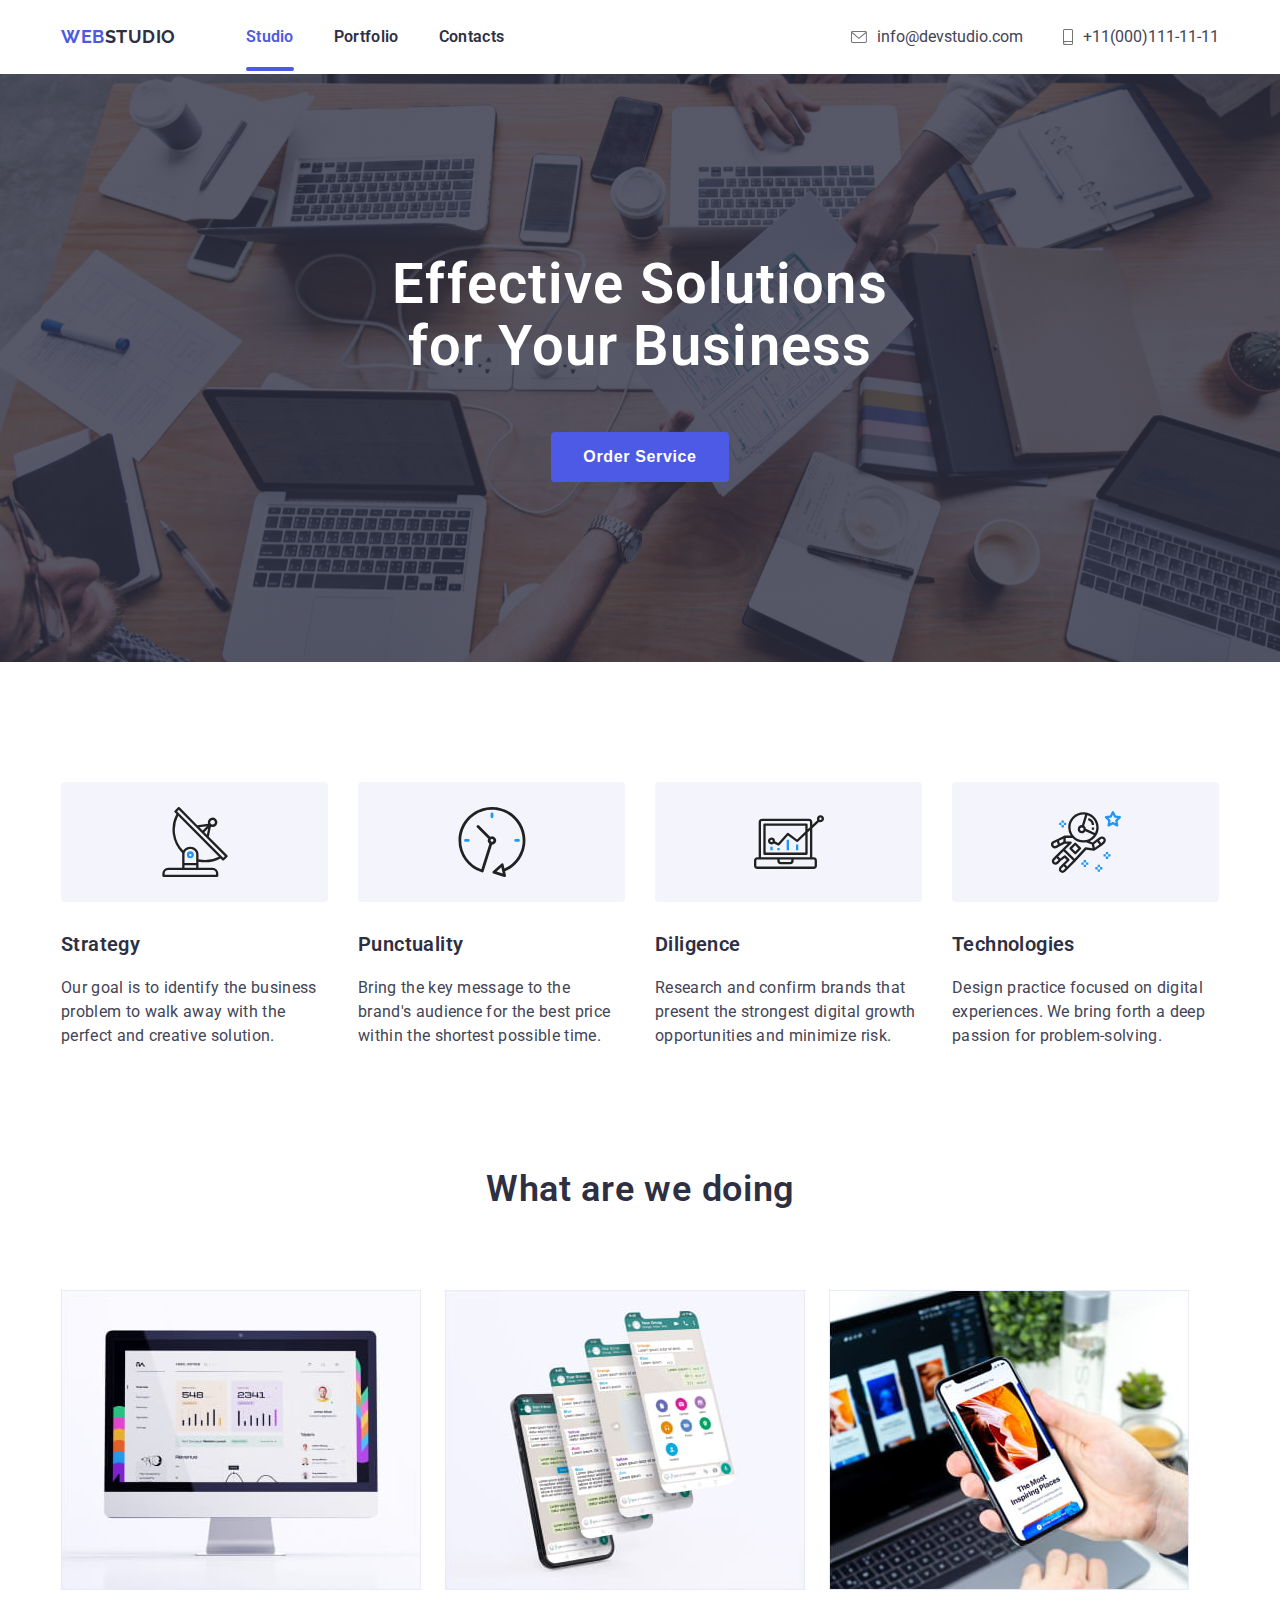
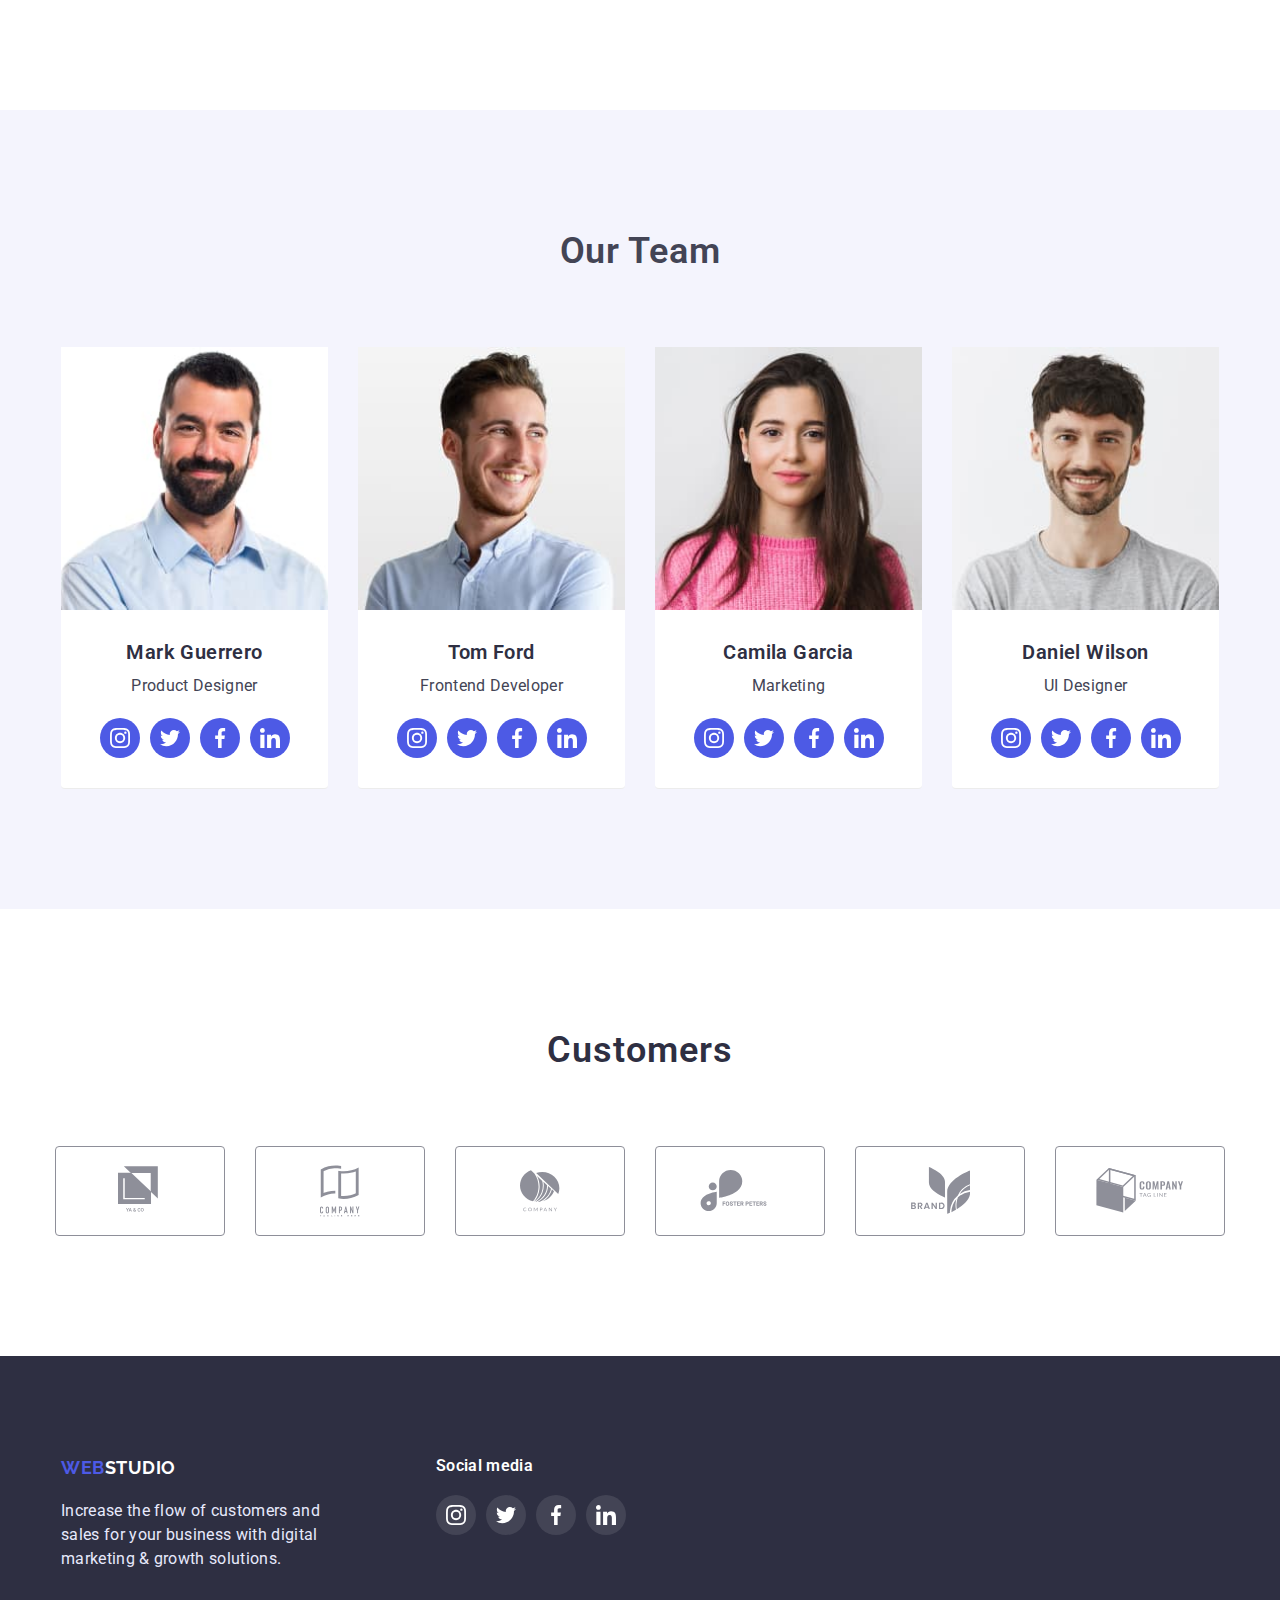
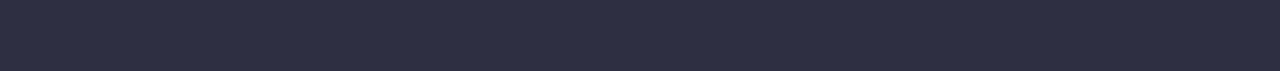
==== index.html @ a41ee50e "first commit" ====
<!DOCTYPE html>
<html lang="en">
<head>
    <meta charset="UTF-8">
    <meta http-equiv="X-UA-Compatible" content="IE=edge">
    <meta name="viewport" content="width=device-width, initial-scale=1.0">
    <title>HomeWork01</title>
    <link rel="preconnect" href="https://fonts.googleapis.com">
    <link rel="preconnect" href="https://fonts.gstatic.com" crossorigin>
    <link href="https://fonts.googleapis.com/css2?family=Raleway:wght@700&family=Roboto:wght@400;500;700;900&display=swap" rel="stylesheet">
    <link rel="stylesheet" href="node_modules/modern-normalize/modern-normalize.css">
    <link rel="stylesheet" href="css/styles.css">
</head>
<body>
    <header class="header">
        <div class="container">
            <nav class="nav">
                <a href="#" class="logo"><span class="logo-text">WEB</span>STUDIO</a>
                <ul class="nav-list">
                    <li class="nav-item">
                        <a class="nav-link current" href="./index.html">Studio</a>
                    </li>
                    <li class="nav-item">
                        <a class="nav-link" href="./portfolio.html">Portfolio</a>
                    </li>
                    <li class="nav-item">
                        <a class="nav-link" href="#">Contacts</a>
                    </li>
                </ul>
            </nav>
            <ul class="contact-list">
                <li class="contact-item">
                    <a class="contact-link" href="mailto:info@devstudio.com">
                      <svg class="icon" width="16" height="12">
                        <use href="./images/sprite.svg#icon-mail"></use>
                      </svg>
                      info@devstudio.com
                    </a>
                </li>
                <li class="contact-item">
                    <a class="contact-link" href="tel:+11 (000) 111-11-11">
                      <svg class="icon" width="10" height="16">
                        <use href="./images/sprite.svg#icon-smartphone"></use>
                      </svg>+11(000)111-11-11</a>
                </li>
            </ul>
        </div>
    </header>
        <div class="backdrop is-hidden" data-modal>
      <div class="modal">
        <button class="close" data-modal-close></button>
      </div>
    </div>
    <main>
        <section class="tagline section">
            <div class="container">
                <h1 class="tagline-title">Effective Solutions <br> for Your Business</h1>
                <button class="tagline-btn" type="button" data-modal-open>Order Service</button>
            </div>
        </section>
        <section class="advantages section">
            <div class="container">
                <h2></h2>
                <ul class="advantages-list">
                    <li class="advantages-item">
                        <div class="icon-box">
                            <svg class="icon" width="70" height="70">
                              <use href="./images/sprite.svg#icon-antenna"></use>
                            </svg>
                          </div>
                        <h3 class="advantages-title">Strategy</h3>
                        <p class="advantages-text">
                            Our goal is to identify the business
                            problem to walk away with the perfect and creative solution. 
                        </p>
                    </li>
                    <li class="advantages-item">
                        <div class="icon-box">
                            <svg class="icon" width="70" height="70">
                              <use href="./images/sprite.svg#icon-clock"></use>
                            </svg>
                          </div>
                        <h3 class="advantages-title">Punctuality</h3>
                        <p class="advantages-text">
                            Bring the key message to the brand's audience for the best price within the shortest possible time.
                        </p>
                    </li>
                    <li class="advantages-item">
                        <div class="icon-box">
                            <svg class="icon" width="70" height="70">
                              <use href="./images/sprite.svg#icon-diagram"></use>
                            </svg>
                          </div>
                        <h3 class="advantages-title">Diligence</h3>
                        <p class="advantages-text">
                            Research and confirm brands that present the strongest digital growth opportunities and minimize risk.
                        </p>
                    </li>
                    <li class="advantages-item">
                        <div class="icon-box">
                            <svg class="icon" width="70" height="70">
                              <use href="./images/sprite.svg#icon-astronaut"></use>
                            </svg>
                          </div>
                        <h3 class="advantages-title">Technologies</h3>
                        <p class="advantages-text">
                            Design practice focused on digital experiences. We bring forth a deep passion for problem-solving. 
                        </p>
                    </li>
                </ul>
            </div>
        </section>
        <section class="work section">
            <div class="container">
                <h2 class="work-title">What are we doing</h2>
                <ul class="work-list">
                    <li class="work-item">
                        <img src="images/img01.jpg" width="360"
                        height="300" alt="Desctop">
                    </li>
                    <li class="work-item">
                        <img src="images/img02.jpg" width="360"
                        height="300" alt="Mobile">
                    </li>
                    <li class="work-item">
                        <img src="images/img03.jpg" width="360"
                        height="300" alt="Desctop and Mobile">
                    </li>
                </ul>
            </div>
        </section>
        <section class="team section">
            <div class="container">
                <h2 class="team-title">Our Team</h2>
                <ul class="team-list">
                    <li class="team-item">
                        <img src="images/mark.jpg" width="270" alt="Mark">
                        <div class="title-wrapper">
                            <h3 class="team-item-title">Mark Guerrero</h3>
                            <p class="team-item-text">Product Designer</p>
                        </div>
                        <ul class="list">
                            <li class="item">
                                <a class="link" href="https://www.instagram.com/" target="_blank" rel="noopener noreferrer">
                                    <svg class="icon" width="20" height="20">
                                      <use href="./images/sprite.svg#icon-instagram"></use>
                                    </svg>
                                  </a>
                            </li>
                            <li class="item">
                                <a class="link" href="https://www.instagram.com/" target="_blank" rel="noopener noreferrer">
                                    <svg class="icon" width="20" height="20">
                                      <use href="./images/sprite.svg#icon-twitter"></use>
                                    </svg>
                                  </a>
                            </li>
                            <li class="item">
                                <a class="link" href="https://www.instagram.com/" target="_blank" rel="noopener noreferrer">
                                    <svg class="icon" width="20" height="20">
                                      <use href="./images/sprite.svg#icon-facebook"></use>
                                    </svg>
                                  </a>
                            </li>
                            <li class="item">
                                <a class="link" href="https://www.instagram.com/" target="_blank" rel="noopener noreferrer">
                                    <svg class="icon" width="20" height="20">
                                      <use href="./images/sprite.svg#icon-linkedin"></use>
                                    </svg>
                                  </a>
                            </li>
                        </ul>
                    </li>
                    <li class="team-item">
                        <img src="images/tom.jpg" width="270" alt="Tom">
                        <div class="title-wrapper">
                            <h3 class="team-item-title">Tom Ford</h3>
                            <p class="team-item-text">Frontend Developer</p>
                        </div>
                        <ul class="list">
                            <li class="item">
                                <a class="link" href="https://www.instagram.com/" target="_blank" rel="noopener noreferrer">
                                    <svg class="icon" width="20" height="20">
                                      <use href="./images/sprite.svg#icon-instagram"></use>
                                    </svg>
                                  </a>
                            </li>
                            <li class="item">
                                <a class="link" href="https://www.instagram.com/" target="_blank" rel="noopener noreferrer">
                                    <svg class="icon" width="20" height="20">
                                      <use href="./images/sprite.svg#icon-twitter"></use>
                                    </svg>
                                  </a>
                            </li>
                            <li class="item">
                                <a class="link" href="https://www.instagram.com/" target="_blank" rel="noopener noreferrer">
                                    <svg class="icon" width="20" height="20">
                                      <use href="./images/sprite.svg#icon-facebook"></use>
                                    </svg>
                                  </a>
                            </li>
                            <li class="item">
                                <a class="link" href="https://www.instagram.com/" target="_blank" rel="noopener noreferrer">
                                    <svg class="icon" width="20" height="20">
                                      <use href="./images/sprite.svg#icon-linkedin"></use>
                                    </svg>
                                  </a>
                            </li>
                        </ul>
                    </li>
                    <li class="team-item">
                        <img src="images/camila.jpg" width="270" alt="Camila">
                        <div class="title-wrapper">
                            <h3 class="team-item-title">Camila Garcia</h3>
                            <p class="team-item-text">Marketing</p>
                        </div>
                        <ul class="list">
                            <li class="item">
                                <a class="link" href="https://www.instagram.com/" target="_blank" rel="noopener noreferrer">
                                    <svg class="icon" width="20" height="20">
                                      <use href="./images/sprite.svg#icon-instagram"></use>
                                    </svg>
                                  </a>
                            </li>
                            <li class="item">
                                <a class="link" href="https://www.instagram.com/" target="_blank" rel="noopener noreferrer">
                                    <svg class="icon" width="20" height="20">
                                      <use href="./images/sprite.svg#icon-twitter"></use>
                                    </svg>
                                  </a>
                            </li>
                            <li class="item">
                                <a class="link" href="https://www.instagram.com/" target="_blank" rel="noopener noreferrer">
                                    <svg class="icon" width="20" height="20">
                                      <use href="./images/sprite.svg#icon-facebook"></use>
                                    </svg>
                                  </a>
                            </li>
                            <li class="item">
                                <a class="link" href="https://www.instagram.com/" target="_blank" rel="noopener noreferrer">
                                    <svg class="icon" width="20" height="20">
                                      <use href="./images/sprite.svg#icon-linkedin"></use>
                                    </svg>
                                  </a>
                            </li>
                        </ul>
                    </li>
                    <li class="team-item">
                        <img src="images/daniel.jpg" width="270" alt="Daniel">
                        <div class="title-wrapper">
                            <h3 class="team-item-title">Daniel Wilson</h3>
                            <p class="team-item-text">UI Designer</p>
                        </div>
                        <ul class="list">
                            <li class="item">
                                <a class="link" href="https://www.instagram.com/" target="_blank" rel="noopener noreferrer">
                                    <svg class="icon" width="20" height="20">
                                      <use href="./images/sprite.svg#icon-instagram"></use>
                                    </svg>
                                  </a>
                            </li>
                            <li class="item">
                                <a class="link" href="https://www.instagram.com/" target="_blank" rel="noopener noreferrer">
                                    <svg class="icon" width="20" height="20">
                                      <use href="./images/sprite.svg#icon-twitter"></use>
                                    </svg>
                                  </a>
                            </li>
                            <li class="item">
                                <a class="link" href="https://www.instagram.com/" target="_blank" rel="noopener noreferrer">
                                    <svg class="icon" width="20" height="20">
                                      <use href="./images/sprite.svg#icon-facebook"></use>
                                    </svg>
                                  </a>
                            </li>
                            <li class="item">
                                <a class="link" href="https://www.instagram.com/" target="_blank" rel="noopener noreferrer">
                                    <svg class="icon" width="20" height="20">
                                      <use href="./images/sprite.svg#icon-linkedin"></use>
                                    </svg>
                                  </a>
                            </li>
                        </ul>
                    </li>
                </ul>
            </div>
        </section>
        <section class="clients section">
            <div class="container">
              <h2 class="clients-titel">Customers</h2>
              <ul class="clients-list">
                <li class="client">
                  <a href="" class="link">
                    <svg class="icon" width="44" height="49">
                      <use href="./images/sprite.svg#icon-logo-1"></use>
                    </svg>
                </a>
                </li>
                <li class="client">
                  <a href="" class="link"
                    ><svg class="icon" width="40" height="52">
                      <use href="./images/sprite.svg#icon-logo-2"></use>
                    </svg>
                </a>
                </li>
                <li class="client">
                  <a href="" class="link"
                    ><svg class="icon" width="40" height="42">
                      <use href="./images/sprite.svg#icon-logo-3"></use>
                    </svg>
                </a>
                </li>
                <li class="client">
                  <a href="" class="link"
                    ><svg class="icon" width="80" height="42">
                      <use href="./images/sprite.svg#icon-logo-4"></use>
                    </svg>
                </a>
                </li>
                <li class="client">
                  <a href="" class="link"
                    ><svg class="icon" width="59" height="47">
                      <use href="./images/sprite.svg#icon-logo-5"></use>
                    </svg>
                </a>
                </li>
                <li class="client">
                  <a href="" class="link"
                    ><svg class="icon" width="88" height="45">
                      <use href="./images/sprite.svg#icon-logo-6"></use>
                    </svg>
                </a>
                </li>
              </ul>
            </div>
          </section>
    </main>
    <footer class="footer">
        <div class="container">
            <div class="footer-info">
                <a href="#" class="logo footer-logo"><span class="logo-text">WEB</span>STUDIO</a>
                <p class="footer-text">Increase the flow of customers and sales for your business with digital marketing & growth solutions.</p>
            </div>
            <div class="footer-links">
                <p class="footer-links-title">Social media</p>
                <ul class="list">
                  <li class="item">
                    <a class="link" href="https://www.instagram.com/" target="_blank" rel="noopener noreferrer">
                      <svg class="icon" width="20" height="20">
                        <use href="./images/sprite.svg#icon-instagram"></use>
                      </svg>
                    </a>
                  </li>
                  <li class="item">
                    <a class="link" href="https://twitter.com/" target="_blank" rel="noopener noreferrer"
                      ><svg class="icon" width="20" height="20">
                        <use href="./images/sprite.svg#icon-twitter"></use>
                      </svg>
                    </a>
                  </li>
                  <li class="item">
                    <a class="link" href="https://www.facebook.com/" target="_blank" rel="noopener noreferrer"
                      ><svg class="icon" width="20" height="20">
                        <use href="./images/sprite.svg#icon-facebook"></use>
                      </svg>
                    </a>
                  </li>
                  <li class="item">
                    <a class="link" href="https://www.linkedin.com/" target="_blank" rel="noopener noreferrer">
                        <svg class="icon" width="20" height="20">
                            <use href="./images/sprite.svg#icon-linkedin">
                            </use>
                        </svg>
                    </a>
                  </li>
                </ul>
              </div>
        </div>
    </footer>
    <script src="./js/modal.js"></script>
</body>
</html>
---- css/styles.css ----
:root {
    --primary-text-color: #434455;
    --primary-bg-color: #ffffff;
    --navy-blue: #2E2F42;
    --iris: #4D5AE5;
    --cloud: #F4F4FD;
    --cornflower: #E7E9FC;
  }

  body {
    color: var(--primary-text-color);
    background-color: var(--primery-bg-color);
    font-family: Roboto, sans-serif;
    margin: 0;
    padding: 0;
    box-sizing: border-box;
}

ul, li, h1, h2, h3, p, a {
    margin: 0;
    padding: 0;
}

img {
    display: block;
    max-width: 100%;
    height: auto;
}

.container {
    width: 1158px;
    margin: 0 auto;
    padding: 0 15px;
}

.section {
    padding: 120px 0;
}

.header {
    padding: 25px 0;
    box-shadow: 1px 1px 1px 1px rgba(46, 47, 66, 0.16);
}

.header > .container {
    display: flex;
    justify-content: space-between;
}

.nav {
    display: flex;
    justify-content: space-between;
    align-items: center;
}

.nav-list {
    display: flex;
    align-items: center;
}

.nav-item {
    list-style: none;
    padding: 0;
    font-size: 16px;
    font-weight: 600;
    line-height: 1.5;
    letter-spacing: 0.02em;
    transition: color 250ms cubic-bezier(0.4, 0, 0.2, 1);
}

.nav-item:not(:last-child) {
    margin-right: 40px;
}

.nav-link {
    color: var(--navy-blue);
    text-decoration: none;
}

.nav-link.current {
    position: relative;
    color: var(--iris);
}

.nav-link.current::after {
    content: "";
    position: absolute;
    bottom: -25px;
    left: 0;
    width: 100%;
    height: 4px;
    background-color: var(--iris);
    border-radius: 2px;
  }

.nav-link:hover {
    color: var(--primary-text-color);
}

.nav-link:focus {
    color: var(--iris);
}

.contact-list {
    display: flex;
    align-items: center;
}

.contact-item {
    list-style: none;
    font-size: 16px;
    line-height: 1.5;
    margin-left: 40px;
    
}

.contact-link:hover {
    color: var(--iris);
}

.contact-link {
    display: flex;
    align-items: center;
    gap: 10px;
    text-decoration: none;
    color: var(--primary-text-color);
    transition: color 250ms cubic-bezier(0.4, 0, 0.2, 1), fill 250ms cubic-bezier(0.4, 0, 0.2, 1);
}

.logo {
    margin-right: 70px;
  
    color: var(--navy-blue);
  
    font-family: Raleway, sans-serif;
    font-weight: 700;
    font-size: 18px;
    line-height: 1.3;
    letter-spacing: 0.03em;

    text-decoration: none;
  }

.logo-text {
    color: var(--iris);
  }

.backdrop {
    position: absolute;
    top: 0;
    left: 0;
    width: 100%;
    height: 100%;
    background-color: rgba(0, 0, 0, 0.2);
  
    opacity: 1;
}

.backdrop.is-hidden {
    opacity: 0;
    pointer-events: none;
}

.modal {
    position: absolute;
    z-index: 999;
    top: 50%;
    left: 50%;
    transform: translate(-50%, -50%);
    display: flex;
    justify-content: flex-end;
    align-items: flex-start;
  
    min-height: 581px;
    min-width: 528px;
    background-color: #fff;
}

.close {
    min-width: 24px;
    min-height: 24px;
    padding: 0;
    border: none;
    margin-top: 8px;
    margin-right: 8px;
    background-color: transparent;
    background-repeat: no-repeat;
    background-image: url(../images/close.svg);
}

.close:hover {
    cursor: pointer;
}

.tagline {
    background-color: var(--navy-blue);
    padding: 180px 0;
    margin-right: auto;
    margin-left: auto;
    max-width: 1600px;
    background-image: linear-gradient(rgba(46, 47, 66, 0.8), rgba(46, 47, 66, 0.8)), url(../images/tagline-bg.jpg);
    background-repeat: no-repeat;

}

.tagline > .container{
    display: flex;
    flex-direction: column;
    align-items: center;
    justify-content: center;
}

.tagline-title {
    font-size: 56px;
    font-weight: 600;
    line-height: 1.1;
    letter-spacing: 0.02em;
    color: var(--primary-bg-color);
    margin-bottom: 55px;
    text-align: center;
}

.tagline-btn {
    padding: 16px 32px;
    background-color: var(--iris);
    color: var(--primary-bg-color);
    border: none;
    border-radius: 4px;
    font-size: 16px;
    font-weight: 600;
    line-height: 1.1;
    letter-spacing: 0.04em;
    transition: color 250ms cubic-bezier(0.4, 0, 0.2, 1), background-color 250ms cubic-bezier(0.4, 0, 0.2, 1);
}

.tagline-btn:hover,
.tagline-btn:focus {
    cursor: pointer;
    box-shadow: 1px 1px 1px 1px rgba(46, 47, 66, 0.16);
}

.icon-box {
    display: flex;
    justify-content: center;
    align-items: center;
    height: 120px;
    margin-bottom: 30px;
    border-radius: 4px;
  
    background-color: var(--cloud);
  }

.advantages {
    padding-bottom: 0;
}


.advantages-list {
    display: flex;
}

.advantages-item {
    list-style: none;
    width: 270px;
    display: flex;
    flex-direction: column;
    flex-wrap: wrap;
}

.advantages-item:not(:last-child) {
    margin-right: 30px;
}

.advantages-title {
    font-size: 20px;
    font-weight: 600;
    line-height: 1.2;
    letter-spacing: 0.02em;
    color: var(--navy-blue);
    margin-bottom: 20px;
}

.advantages-text {
    font-size: 16px;
    font-weight: 400;
    line-height: 1.5;
    letter-spacing: 0.02em;
}



.work-title {
    text-align: center;
    margin-bottom: 80px;
    font-size: 36px;
    font-weight: 600;
    letter-spacing: 0.02em;
    color: var(--navy-blue);
}

.work-list {
    display: flex;
}

.work-item {
    list-style: none;
}

.work-item:not(:last-child) {
    margin-right: 24px;
  }

.team {
    background-color: var(--cloud);
}

.team-title {
    font-size: 36px;
    font-weight: 600;
    letter-spacing: 0.02em;
    text-align: center;
    margin-bottom: 75px;
}

.team-list {
    display: flex;
    justify-content: space-around;
    align-items: center;
}

.team-item {
    list-style: none;
    display: flex;
    flex-direction: column;
    align-items: center;
    background-color: var(--primary-bg-color);
    border-bottom: 1px solid #ececec;
    border-radius: 4px;
    filter: drop-shadow(0px, 2px rgba(46, 47, 66, 0.16));
}

.team-item:not(:last-child) {
    margin-right: 30px;
  }

.team-item-title {
    text-align: center;
    font-size: 20px;
    line-height: 1.2;
    font-weight: 600;
    letter-spacing: 0.02em;
    color: var(--navy-blue);
}

.list {
    list-style: none;
    display: flex;
    justify-content: center;
    align-items: center;
    margin-bottom: 30px;
}

.link {
    text-decoration: none;
    height: 40px;
    width: 40px;
    display: inline-flex;
    justify-content: center;
    align-items: center;
    border-radius: 50%;
    --color3: var(--primary-bg-color);
    background-color: var(--iris);
    transition: fill 250ms cubic-bezier(0.4, 0, 0.2, 1), background-color 250ms cubic-bezier(0.4, 0, 0.2, 1);
}

.link:hover,
.linl:focus {
    background-color: var(--primary-bg-color);
    --color3: var(--iris);
}



.item:not(:last-child) {
    margin-right: 10px;
}

.title-wrapper {
    display: flex;
    flex-direction: column;
    gap: 10px;
    padding: 30px 0 0 0;
}

.team-item-text {
    text-align: center;
    font-size: 16px;
    font-weight: 400;
    line-height: 1.5;
    letter-spacing: 0.02em;
    --color3: var(--primary-text-color);
    margin-top: 0;
    margin-bottom: 20px;
}


.clients-titel {
    text-align: center;
    font-size: 36px;
    font-weight: 600;
    letter-spacing: 0.03em;
    color: var(--navy-blue);
    margin-bottom: 75px;
}

.clients-list {
    list-style: none;
    display: flex;
    justify-content: center;
  }

.clients-list > .client:not(:last-child) {
    margin-right: 30px;
}

.clients-list .link {
    display: flex;
    align-items: center;
    justify-content: center;
  
    width: 168px;
    height: 88px;
    border: 1px solid #8E8F99;
    border-radius: 4px;
    background-color: #ffffff;
    --color3: #8E8F99;
    transition: border-color 250ms cubic-bezier(0.4, 0, 0.2, 1), fill 250ms cubic-bezier(0.4, 0, 0.2, 1);
}
  
.clients-list .link:hover,
.clients-list .link:focus {
    background-color: var(--iris);
    --color3: #ffffff ;
}

.footer {
    padding: 100px 0;
    background-color: var(--navy-blue);
}

.footer > .container {
    display: flex;
    gap: 110px;
}

.footer-links .link {
    background-color: rgba(255, 255, 255, 0.1);
    --color3: var(--primary-bg-color);
    transition: background-color 250ms cubic-bezier(0.4, 0, 0.2, 1);
}

.footer-links .link:hover {
    cursor: pointer;
    background-color: #31D0AA;
    --color3: #ffffff
}

.footer-links-title {
    font-style: 16px;
    font-weight: 600;
    letter-spacing: 0.02em;
    color: var(--primary-bg-color);
    margin-bottom: 20px;
}

.footer-logo {
    color: var(--primary-bg-color);
    margin-bottom: 20px;
}

.footer-text {
    width: 265px;
    font-size: 16px;
    font-weight: 400;
    line-height: 1.5;
    letter-spacing: 0.02em;
    color: var(--cornflower);
    margin-top: 20px;
}

.portfolio-title {
    text-align: center;
}

.filteres {
    display: flex;
    justify-content: center;
    flex-wrap: wrap;
    margin-bottom: 90px;
}

.filter-item {
    list-style: none;
}


.filter-item:not(:last-child) {
    margin-right: 25px;
  }

.filter-btn{
    padding: 8px 16px;
    color: var(--iris);
    background-color: var(--cloud);
    border: 1px solid var(--cornflower);
    border-radius: 4px;
    font-size: 16px;
    font-weight: 600;
    line-height: 1.5;
    letter-spacing: 0.04em;
    text-align: center;
    transition: color 250ms cubic-bezier(0.4, 0, 0.2, 1);
}

.filter-btn:hover,
.filter-btn:focus {
    cursor: pointer;
    color: var(--primary-bg-color);
    background-color: var(--iris);
    box-shadow: 1px 1px 1px 1px rgba(46, 47, 66, 0.16);
}

.gallery-list {
    display: flex;
    justify-content: center;
    flex-wrap: wrap;
}

.gallery-card {
    list-style: none;
    position: relative;
    filter: drop-shadow(0px, 1px rgba(46, 47, 66, 0.08));
    box-sizing: border-box;
    border-radius: 6px;
    transition: box-shadow 250ms cubic-bezier(0.4, 0, 0.2, 1);
}

.gallery-card:hover,
.gallery-card:focus {
    cursor: pointer;
    box-shadow: 0px 1px 1px rgba(0, 0, 0, 0.12), 0px 4px 4px rgba(0, 0, 0, 0.06), 1px 4px 6px rgba(0, 0, 0, 0.16);
}

.img-text {
    position: absolute;
    top: 30px;
    left: 30px;
    width: 295px;
    font-size: 16px;
    line-height: 1.5;
    letter-spacing: 0.02em;
    font-weight: 400;
    color: var(--cloud);
}

.gallery-card:not(:nth-child(3n + 3)) {
    margin-right: 24px;
  }
  
.gallery-card:not(:nth-last-child(-n + 3)) {
    margin-bottom: 24px;
  }

.gallery-card-wrapper {
    padding: 32px 16px;
    border: 0.5px solid var(--cloud);
    border-top: none;
}

.gallery-card-title {
    margin-bottom: 8px;
    font-size: 20px;
    line-height: 1.2;
    font-weight: 600;
    letter-spacing: 0.02em;
}
.gallery-card-text {
    margin: 0;
    font-size: 16px;
    font-weight: 400;
    line-height: 1.5;
    letter-spacing: 0.02em;
}

.hidden {
    display: none;
}

.gallery-card-info {
    position: absolute;
    top: 0;
    left: 0;
    width: 100%;
    height: 100%;
    padding: 40px 32px;
    background-color: #4d5ae5db;
    transform: translateY(100%);
    transition: transform 250ms cubic-bezier(0.4, 0, 0.2, 1);
  }

.gallery-card-info-text {
    font-weight: 400;
    font-size: 16px;
    line-height: 1.5;
  
    color: var(--cloud);
}

.gallery-card-thumb {
    position: relative;
    overflow: hidden;
}

.gallery-card-thumb:hover .gallery-card-info,
.gallery-card-thumb:focus .gallery-card-info {
  transform: translateY(0);
}
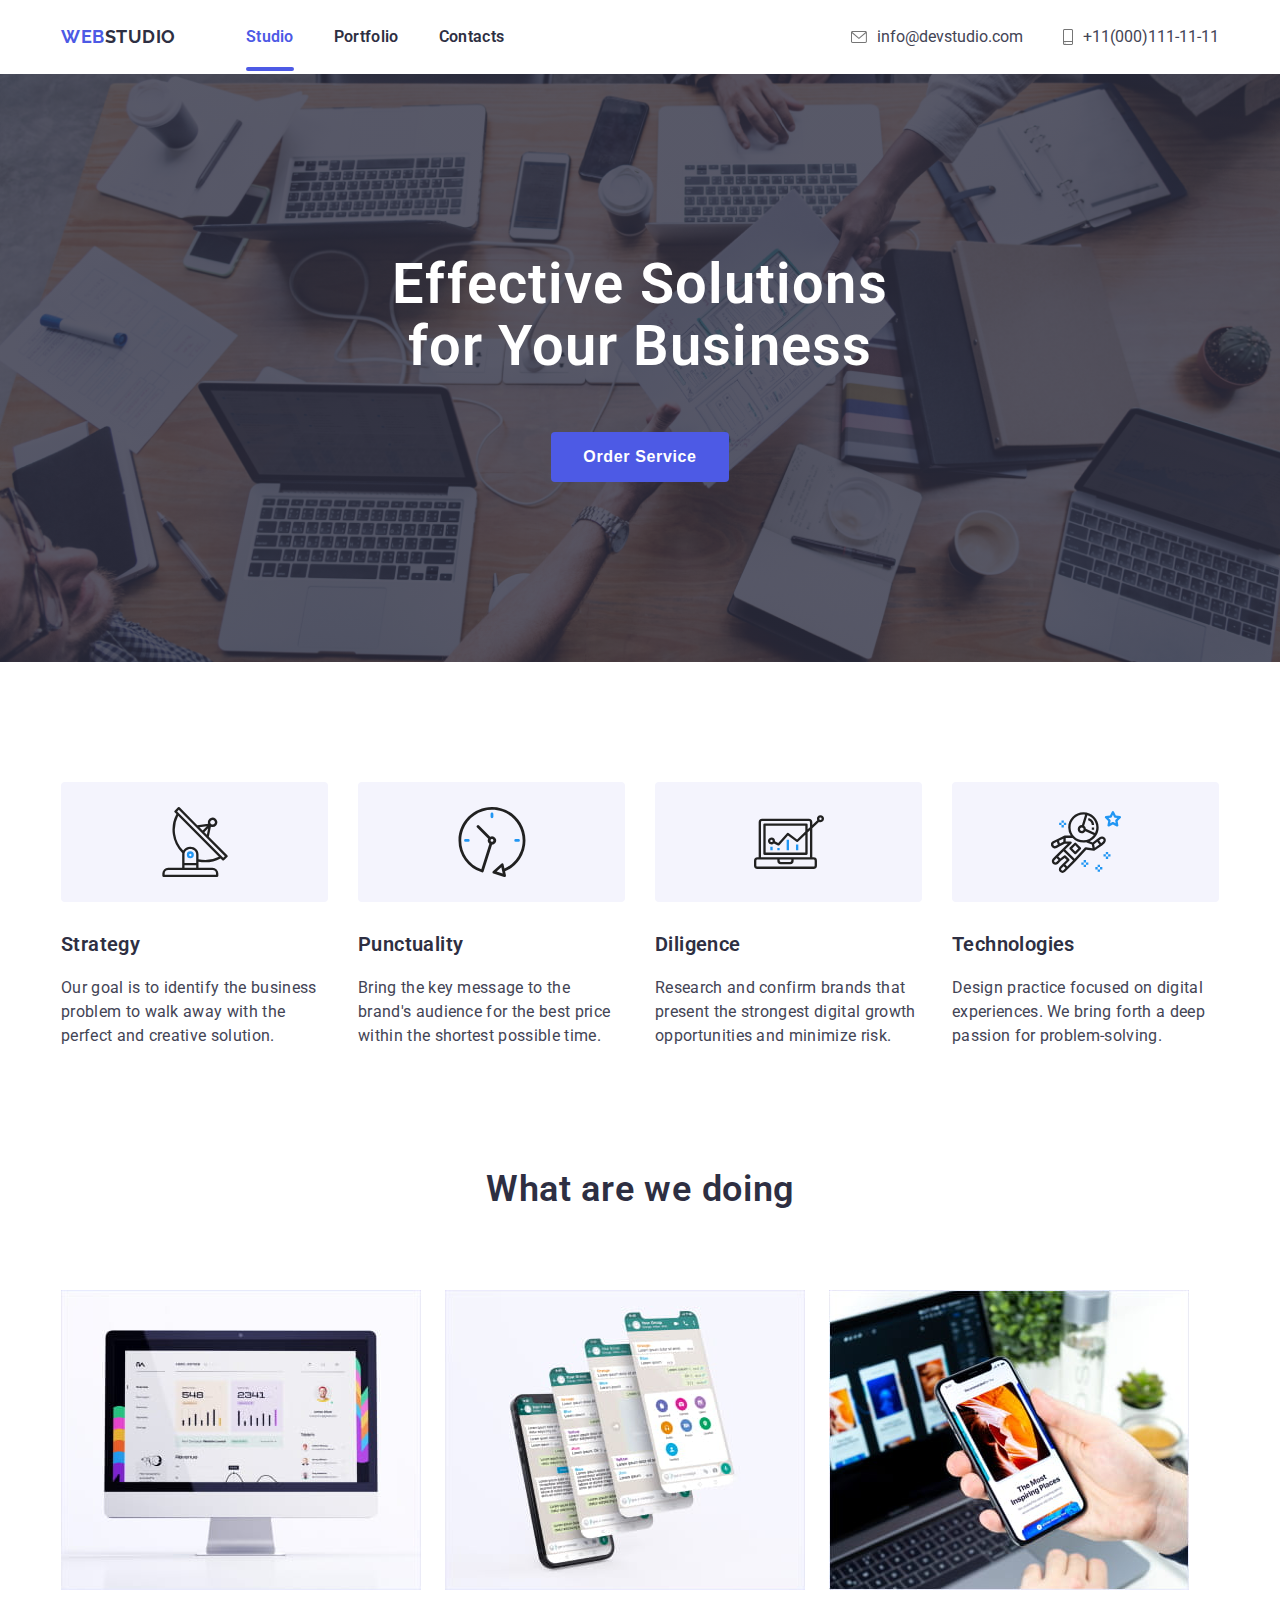
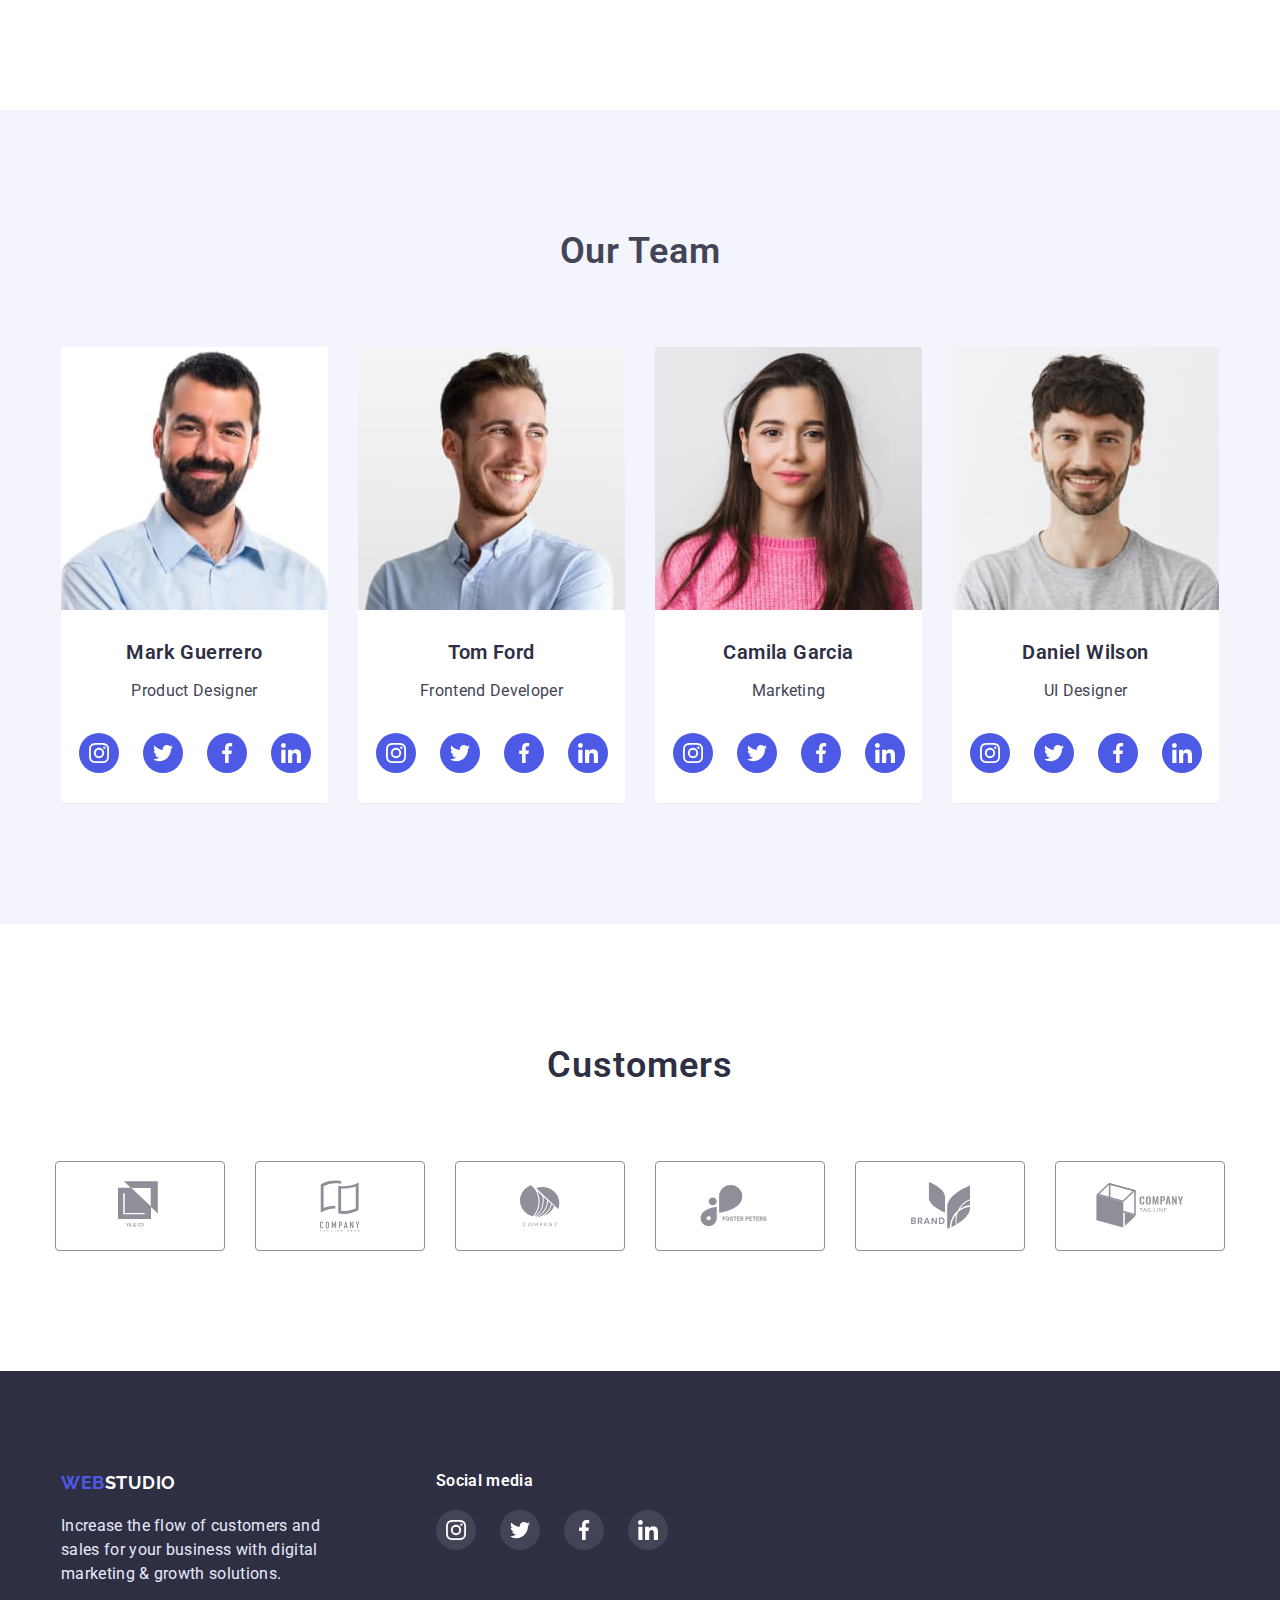
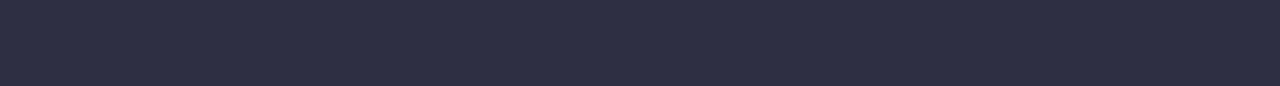
==== commit 5529d687: "fixed bugs" ====
--- a/index.html
+++ b/index.html
@@ -8,7 +8,7 @@
     <link rel="preconnect" href="https://fonts.googleapis.com">
     <link rel="preconnect" href="https://fonts.gstatic.com" crossorigin>
     <link href="https://fonts.googleapis.com/css2?family=Raleway:wght@700&family=Roboto:wght@400;500;700;900&display=swap" rel="stylesheet">
-    <link rel="stylesheet" href="node_modules/modern-normalize/modern-normalize.css">
+    <link rel="stylesheet" href="./node_modules/modern-normalize/modern-normalize.css">
     <link rel="stylesheet" href="css/styles.css">
 </head>
 <body>
--- a/css/styles.css
+++ b/css/styles.css
@@ -114,8 +114,10 @@
     
 }
 
-.contact-link:hover {
+.contact-link:hover,
+.icon:hover {
     color: var(--iris);
+    --color4: var(--iris);
 }
 
 .contact-link {
@@ -200,6 +202,7 @@
     max-width: 1600px;
     background-image: linear-gradient(rgba(46, 47, 66, 0.8), rgba(46, 47, 66, 0.8)), url(../images/tagline-bg.jpg);
     background-repeat: no-repeat;
+    background-size: cover;
 
 }
 
@@ -382,14 +385,14 @@
 
 
 .item:not(:last-child) {
-    margin-right: 10px;
+    margin-right: 24px;
 }
 
 .title-wrapper {
     display: flex;
     flex-direction: column;
-    gap: 10px;
-    padding: 30px 0 0 0;
+    gap: 15px;
+    padding: 30px 0;
 }
 
 .team-item-text {
@@ -400,7 +403,6 @@
     letter-spacing: 0.02em;
     --color3: var(--primary-text-color);
     margin-top: 0;
-    margin-bottom: 20px;
 }
 
 
@@ -439,8 +441,9 @@
   
 .clients-list .link:hover,
 .clients-list .link:focus {
-    background-color: var(--iris);
-    --color3: #ffffff ;
+    background-color: #ffffff;
+    --color3: var(--iris) ;
+    border-color: var(--iris);
 }
 
 .footer {
@@ -520,11 +523,12 @@
     letter-spacing: 0.04em;
     text-align: center;
     transition: color 250ms cubic-bezier(0.4, 0, 0.2, 1);
+    cursor: pointer;
+    border: none;
 }
 
 .filter-btn:hover,
 .filter-btn:focus {
-    cursor: pointer;
     color: var(--primary-bg-color);
     background-color: var(--iris);
     box-shadow: 1px 1px 1px 1px rgba(46, 47, 66, 0.16);
@@ -543,10 +547,15 @@
     box-sizing: border-box;
     border-radius: 6px;
     transition: box-shadow 250ms cubic-bezier(0.4, 0, 0.2, 1);
-}
-
-.gallery-card:hover,
-.gallery-card:focus {
+} 
+
+.card-link {
+    display: block;
+    text-decoration: none;
+}
+
+.card-link:hover,
+.card-link:focus {
     cursor: pointer;
     box-shadow: 0px 1px 1px rgba(0, 0, 0, 0.12), 0px 4px 4px rgba(0, 0, 0, 0.06), 1px 4px 6px rgba(0, 0, 0, 0.16);
 }
@@ -578,6 +587,7 @@
 }
 
 .gallery-card-title {
+    color: var(--navy-blue);
     margin-bottom: 8px;
     font-size: 20px;
     line-height: 1.2;
@@ -585,6 +595,7 @@
     letter-spacing: 0.02em;
 }
 .gallery-card-text {
+    color: #434455;
     margin: 0;
     font-size: 16px;
     font-weight: 400;
